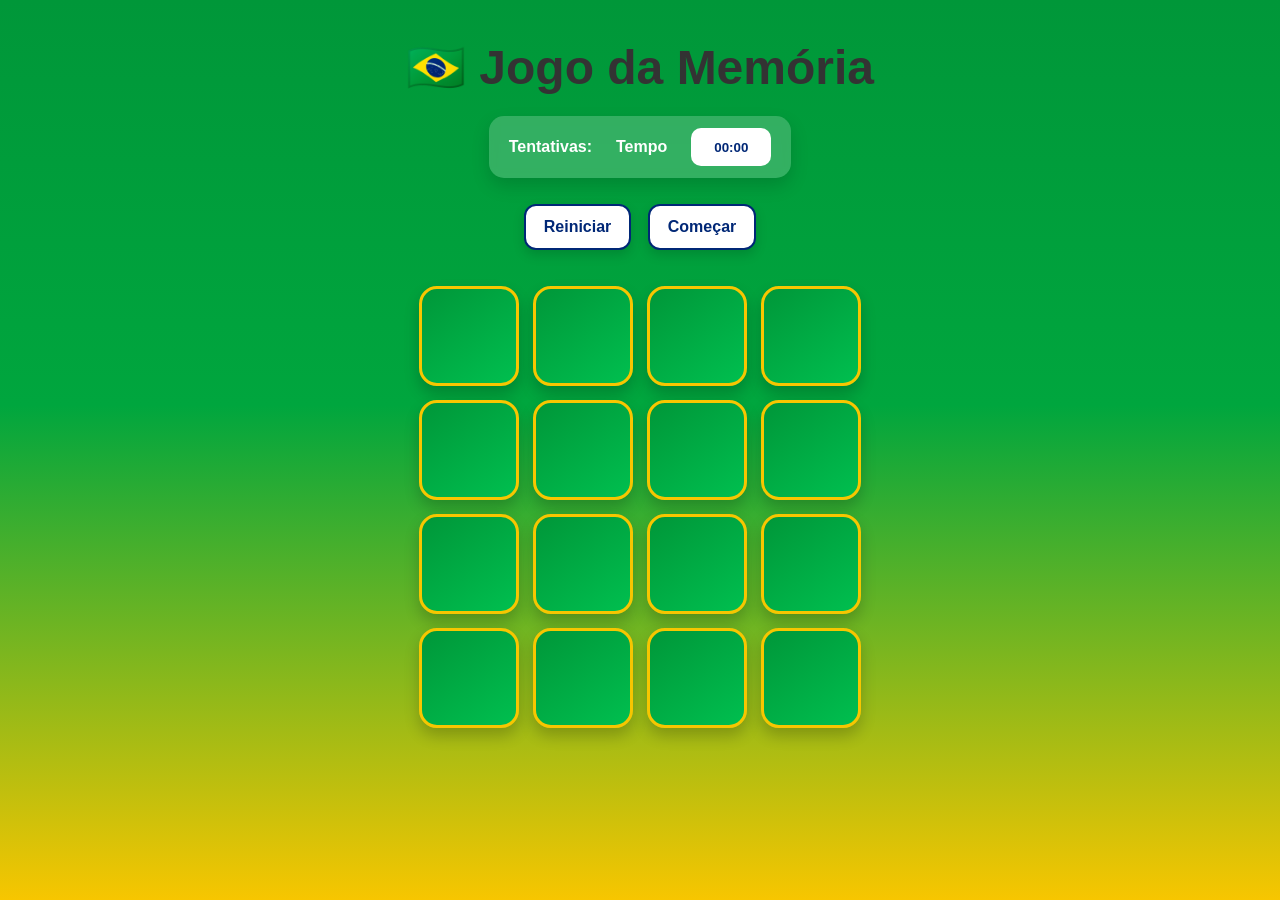
==== tel-jogo.html @ 0f535dd7 "Add files via upload" ====
<!DOCTYPE html>
<html lang="pt-BR">
<head>
  <meta charset="UTF-8" />
  <meta name="viewport" content="width=device-width, initial-scale=1.0" />
  <title>Jogo da Memória</title>
  <link rel="stylesheet" href="style.css" />
</head>
<body>
  <h1>🇧🇷 Jogo da Memória</h1>
  <div class="layout">
    <p>Tentativas:</p>
    <p id="cont"></p>
    <p>Tempo</p>
    <p id="temp"></p>
    <input type="text" class="cronometro" value="00:00" readonly>
  </div>
  <button class="reset" id="reseta">Reiniciar</button>
  <button class="reset" id="comeco">Começar</button>
  <div id="countdown" style="display: none;" class="countdown"></div>
  <div id="game-board" class="grid"></div>
  <p id="status"></p>
  <script src="script.js"></script>
</body>
</html>
---- style.css ----
*{
  margin: 0;
  padding: 0;
  box-sizing: border-box;
}

body {
  font-family: Arial, sans-serif;
  text-align: center;

  background: linear-gradient(
    180deg,
    #009739 0%,
    #00a63e 45%,
    #f7c600 100%
  );

  min-height: 100vh;

  padding: 20px;

  color: #111;
}
/* TITULOS */

h1 {
  margin-top: 20px;
  color: #333;
  font-size: clamp(1.8rem, 4vw, 3rem);
}

/* GRID DO JOGO */

.grid {
  display: grid;

  grid-template-columns: repeat(4, minmax(70px, 100px));

  gap: 14px;

  justify-content: center;

  margin-top: 30px;

  width: 100%;
}

/* CARTAS */

.card {
  width: 100%;

  aspect-ratio: 1/1;

  background: linear-gradient(
    145deg,
    #009739,
    #00bf4f
  );

  border-radius: 18px;

  border: 3px solid #f7c600;

  cursor: pointer;

  display: flex;
  align-items: center;
  justify-content: center;

  font-size: clamp(1.5rem, 4vw, 2.3rem);

  color: white;

  user-select: none;

  box-shadow:
    0px 8px 15px rgba(0,0,0,0.20);

  transition: 0.25s ease;
}

.card.revealed {
  background: white;

  color: #002776;

  cursor: default;

  border: 3px solid #002776;

  transform: scale(1.04);
}

.card:hover{
  transform: translateY(-4px);

  box-shadow:
    0px 12px 20px rgba(0,0,0,0.25);
}

.card:active,
.card.revealed:active{
  transform: scale(0.95)
}

/* BOTÕES */

.reset{
  background-color: white;

  border: 2px solid #002776;

  color: #002776;

  border-radius: 12px;

  padding: 12px 18px;

  cursor: pointer;

  margin: 6px;

  font-size: 1rem;

  font-weight: bold;

  box-shadow:
    0px 5px 12px rgba(0,0,0,0.15);

  transition: 0.25s ease;
}

.reset:hover{
  background-color: #f7c600;

  color: black;

  transform: translateY(-3px);
}

.reset:active{
  transform: scale(0.95)
}

/* INICIO */

.bodyinicio{
  background: linear-gradient(180deg, #003f86, #0b5fb4);
  min-height: 100vh;

  display: flex;
  flex-direction: column;
  justify-content: center;
  align-items: center;

  padding: 20px;
}

/* RECEPÇÃO */

.recepcao{
  background-color: white;
  width: min(90%, 700px);

  border-radius: 20px;

  padding: clamp(30px, 5vw, 60px);

  box-shadow: 0px 10px 25px rgba(0, 0, 0, 0.25);

  border: 3px solid #00000011;

  transition: 0.3s ease;
}

.recepcao h1{
  color: #111;

  font-family: "Fascinate Inline", system-ui;
  font-weight: 450;
  font-style: normal;

  font-size: clamp(1.8rem, 5vw, 3rem);

  text-shadow: 2px 2px 4px rgba(0,0,0,0.08);
}

/* BOTÃO JOGAR */

.joga{
  margin-top: 2em;

  background-color: white;

  width: min(85%, 300px);

  padding: 14px;

  border-radius: 15px;

  border: 2px solid black;

  box-shadow: 0px 8px 20px rgba(0,0,0,0.25);

  cursor: pointer;

  transition: 0.3s ease;
}

.joga h3{
  text-decoration: none;

  color: black;

  font-family: "Limelight", sans-serif;

  font-weight: 400;
  font-style: normal;

  font-size: clamp(1rem, 3vw, 1.4rem);

  letter-spacing: 1px;
}

.joga:hover{
  transform: translateY(-5px) scale(1.02);

  background-color: #f5f5f5;

  box-shadow: 0px 12px 30px rgba(0,0,0,0.30);
}

.recepcao:hover{
  transform: translateY(-4px);
  box-shadow: 17px 10px 8.3px 3.3px rgba(34, 34, 34, 0.366);
}

.joga:active{
  transform: scale(0.95)
}

.joga:hover{
  transform: translateY(-4px);
  box-shadow: 17px 10px 8.3px 2.3px rgba(34, 34, 34, 0.366);
}

/* CARTAS REVELADAS TEMP */

.reveled-temp{
  background-color: #7eddb9;
}

/* VITORIA */

.bodyvitoria{
  background: linear-gradient(
    180deg,
    #009739 0%,
    #f7c600 100%
  );

  min-height: 100vh;

  display: flex;
  justify-content: center;
  align-items: center;

  padding: 20px;
}

.vitoria{
  width: min(92%, 500px);

  background-color: white;

  display: flex;
  flex-direction: column;
  align-items: center;

  text-align: center;

  border-radius: 25px;

  padding: 30px 20px;

  box-shadow:
    0px 15px 35px rgba(0,0,0,0.25);
}

.vitoria h1{
  font-family: "Limelight", sans-serif;

  color: #009739;

  font-size: clamp(2rem, 5vw, 3rem);

  margin-bottom: 10px;
}

.vitoria img{
  width: min(100%, 250px);

  height: auto;

  border-radius: 18px;

  margin-top: 15px;

  border: 4px solid #f7c600;
}

.vitoria button{
  background-color: #009739;

  width: min(90%, 260px);

  border: none;

  border-radius: 15px;

  margin-top: 20px;

  padding: 14px;

  cursor: pointer;

  transition: 0.25s ease;

  box-shadow:
    0px 8px 15px rgba(0,0,0,0.20);
}

.vitoria button h3{
  text-decoration: none;

  color: white;

  font-family: "Limelight", sans-serif;

  font-weight: 400;
}

.vitoria button:hover{
  transform: translateY(-3px);

  background-color: #00b144;
}

.vitoria button:active{
  transform: scale(0.95)
}

.ilumination{
  box-shadow:
    0px 8px 18px rgba(0,0,0,0.15);
}


/* LAYOUT TEMPO E TENTATIVAS */

.layout{
  display: flex;
  flex-wrap: wrap;

  justify-content: center;
  align-items: center;

  gap: 12px;

  margin-top: 20px;
  margin-bottom: 20px;

  width: fit-content;

  margin-inline: auto;

  background: rgba(255,255,255,0.2);

  padding: 12px 20px;

  border-radius: 15px;

  backdrop-filter: blur(5px);

  color: white;

  font-weight: bold;

  box-shadow:
    0px 8px 18px rgba(0,0,0,0.15);
}

.layout2{
  display: flex;

  flex-wrap: wrap;

  justify-content: center;
  align-items: center;

  gap: 10px;

  margin-top: 18px;
  margin-bottom: 18px;

  padding: 14px 18px;

  background-color: #f3f3f3;

  border-radius: 14px;

  width: fit-content;

  margin-inline: auto;

  color: #111;

  font-weight: bold;

  box-shadow:
    0px 4px 10px rgba(0,0,0,0.10);
}

.layout2 p{
  margin: 0;
}

/* CRONÔMETRO */

.cronometro{
  text-align: center;

  width: 80px;
  height: 38px;

  border-radius: 10px;

  border: none;

  font-weight: bold;

  color: #002776;
}

/* RESPONSIVIDADE EXTRA */

@media (max-width: 500px){

  .grid{
    grid-template-columns: repeat(4, minmax(55px, 70px));
    gap: 8px;
  }

  .card{
    font-size: 1.4rem;
  }

  .layout,
  .layout2{
    flex-direction: column;
  }

  .recepcao{
    padding: 25px;
  }

}
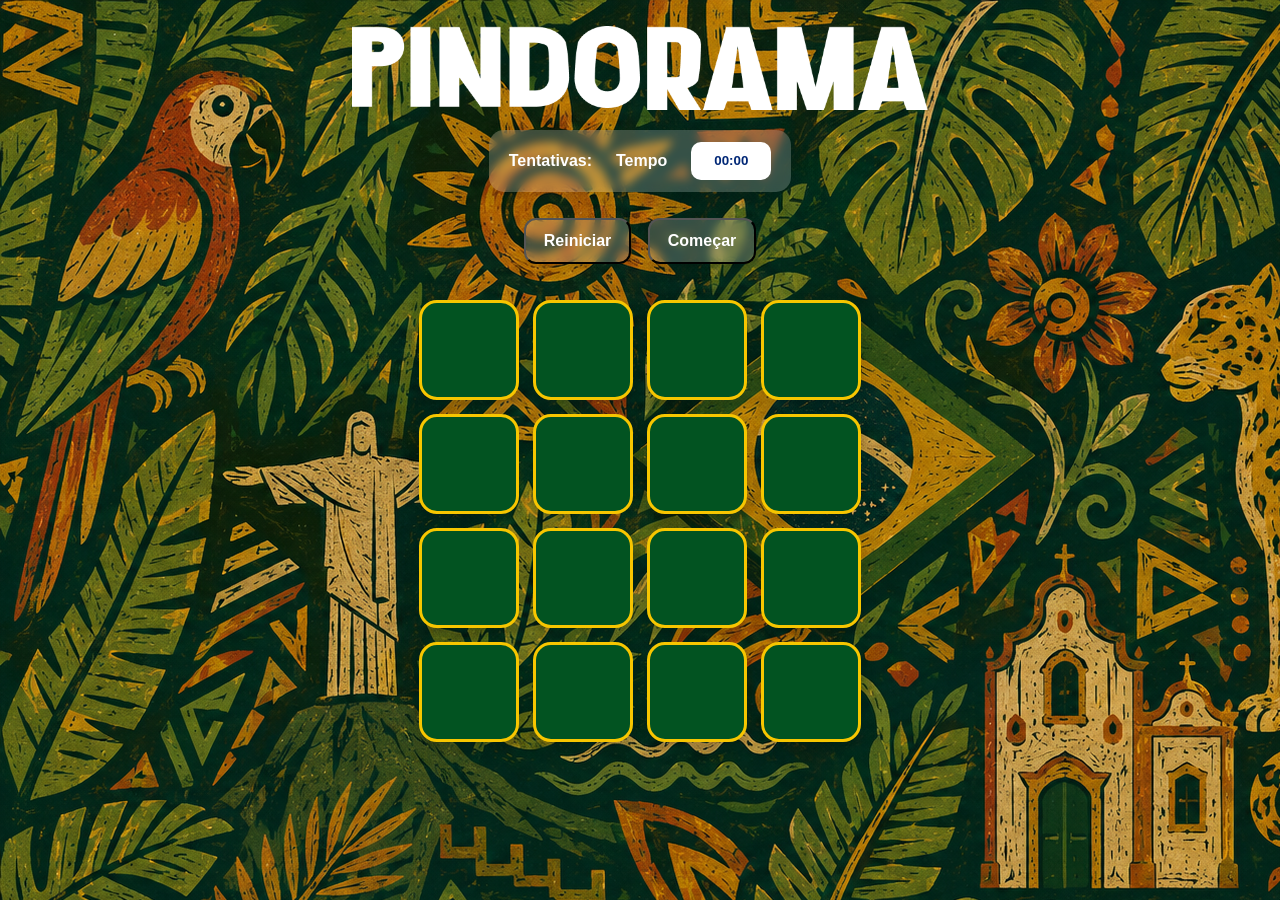
==== commit 5f2e2e14: "Add files via upload" ====
--- a/tel-jogo.html
+++ b/tel-jogo.html
@@ -7,7 +7,7 @@
   <link rel="stylesheet" href="style.css" />
 </head>
 <body>
-  <h1>🇧🇷 Jogo da Memória</h1>
+  <img class="responsive" src="img/PINDORAMA.png" alt="">
   <div class="layout">
     <p>Tentativas:</p>
     <p id="cont"></p>
--- a/style.css
+++ b/style.css
@@ -7,19 +7,7 @@
 body {
   font-family: Arial, sans-serif;
   text-align: center;
-
-  background: linear-gradient(
-    180deg,
-    #009739 0%,
-    #00a63e 45%,
-    #f7c600 100%
-  );
-
-  min-height: 100vh;
-
-  padding: 20px;
-
-  color: #111;
+  background-image: url(img/tela2.png);
 }
 /* TITULOS */
 
@@ -29,6 +17,19 @@
   font-size: clamp(1.8rem, 4vw, 3rem);
 }
 
+.responsive {
+  max-width: 45%;
+  height: auto;
+  display: block;
+  margin: 0 auto;
+  margin-top: 2%;
+}
+.responsivo {
+  max-width: 100%;
+  height: auto;
+  display: block;
+  margin: 0 auto;
+}
 /* GRID DO JOGO */
 
 .grid {
@@ -54,8 +55,8 @@
 
   background: linear-gradient(
     145deg,
-    #009739,
-    #00bf4f
+    #025321,
+    #025321
   );
 
   border-radius: 18px;
@@ -107,17 +108,17 @@
 /* BOTÕES */
 
 .reset{
-  background-color: white;
-
-  border: 2px solid #002776;
-
-  color: #002776;
+  background: rgba(255,255,255,0.2);
+
+  color: #ffffff;
 
   border-radius: 12px;
 
   padding: 12px 18px;
 
   cursor: pointer;
+  backdrop-filter: blur(5px);
+
 
   margin: 6px;
 
@@ -146,7 +147,7 @@
 /* INICIO */
 
 .bodyinicio{
-  background: linear-gradient(180deg, #003f86, #0b5fb4);
+  background-image: url(img/tela1.png);
   min-height: 100vh;
 
   display: flex;
@@ -157,22 +158,6 @@
   padding: 20px;
 }
 
-/* RECEPÇÃO */
-
-.recepcao{
-  background-color: white;
-  width: min(90%, 700px);
-
-  border-radius: 20px;
-
-  padding: clamp(30px, 5vw, 60px);
-
-  box-shadow: 0px 10px 25px rgba(0, 0, 0, 0.25);
-
-  border: 3px solid #00000011;
-
-  transition: 0.3s ease;
-}
 
 .recepcao h1{
   color: #111;
@@ -213,7 +198,7 @@
 
   color: black;
 
-  font-family: "Limelight", sans-serif;
+  font-family:'Franklin Gothic Medium', 'Arial Narrow', 'Arial', 'sans-serif';
 
   font-weight: 400;
   font-style: normal;
@@ -254,11 +239,7 @@
 /* VITORIA */
 
 .bodyvitoria{
-  background: linear-gradient(
-    180deg,
-    #009739 0%,
-    #f7c600 100%
-  );
+  background-image: url(img/tela2.png);
 
   min-height: 100vh;
 
@@ -289,9 +270,9 @@
 }
 
 .vitoria h1{
-  font-family: "Limelight", sans-serif;
-
-  color: #009739;
+  font-family:'Franklin Gothic Medium', 'Arial Narrow', 'Arial', 'sans-serif';
+
+  color: #025321;
 
   font-size: clamp(2rem, 5vw, 3rem);
 
@@ -311,7 +292,7 @@
 }
 
 .vitoria button{
-  background-color: #009739;
+  background-color: #025321;
 
   width: min(90%, 260px);
 
@@ -336,7 +317,7 @@
 
   color: white;
 
-  font-family: "Limelight", sans-serif;
+  font-family:'Franklin Gothic Medium', 'Arial Narrow', 'Arial', 'sans-serif';
 
   font-weight: 400;
 }
